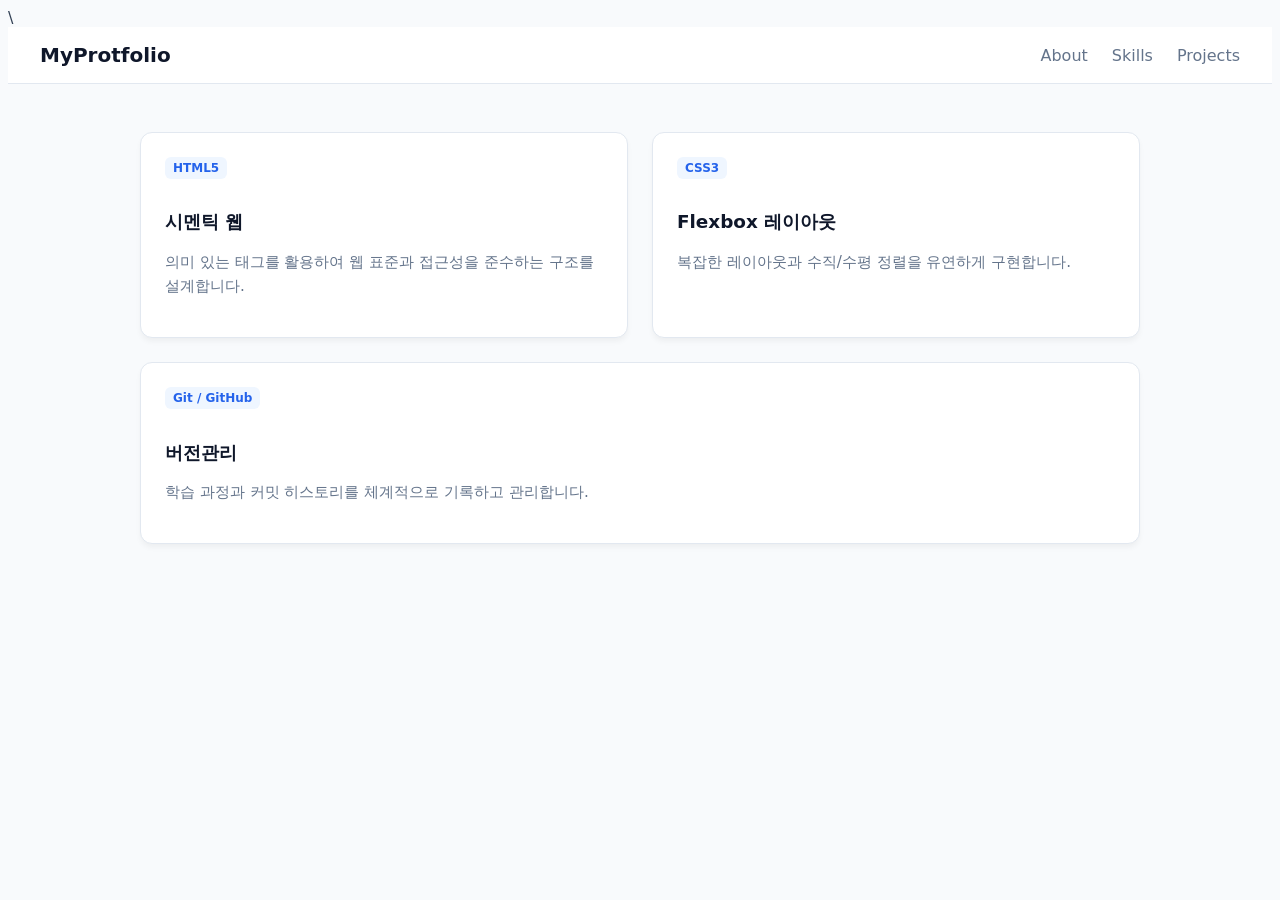
==== dya-02-flexbox/index.html @ fd4f3a44 "feat: day-02 flexbox 활용 네비게이션 및 카드 레이아웃 구현" ====
<!doctype html>
<html lang="en">
  <head>
    <meta charset="UTF-8" />
    <meta name="viewport" content="width=device-width, initial-scale=1.0" />
    <title>Document</title>
    <link rel="stylesheet" href="style.css" />
  </head>
  <body>
    \
    <header class="navbar">
      <div class="logo">MyProtfolio</div>
      <nav class="nav-links">
        <a href="">About</a>
        <a href="">Skills</a>
        <a href="">Projects</a>
      </nav>
    </header>

    <main class="containers">
      <section class="card-grid">
        <article class="card">
          <span class="badge">HTML5</span>
          <h3>시멘틱 웹</h3>
          <p>
            의미 있는 태그를 활용하여 웹 표준과 접근성을 준수하는 구조를
            설계합니다.
          </p>
        </article>

        <article class="card">
          <span class="badge">CSS3</span>
          <h3>Flexbox 레이아웃</h3>
          <p>복잡한 레이아웃과 수직/수평 정렬을 유연하게 구현합니다.</p>
        </article>

        <article class="card">
          <span class="badge">Git / GitHub</span>
          <h3>버전관리</h3>
          <p>학습 과정과 커밋 히스토리를 체계적으로 기록하고 관리합니다.</p>
        </article>
      </section>
    </main>
  </body>
</html>
---- dya-02-flexbox/style.css ----
body {
  font-family:
    system-ui,
    -apple-system,
    BlinkMacSystemFont,
    'Segoe UI',
    Roboto,
    Oxygen,
    Ubuntu,
    Cantarell,
    'Open Sans',
    'Helvetica Neue',
    sans-serif;
  background-color: #f8fafc;
  color: #334155;
}

.navbar {
  display: flex;
  justify-content: space-between;
  align-items: center;
  padding: 16px 32px;
  background-color: #ffffff;
  border-bottom: 1px solid #e2e8f0;
}

.logo {
  font-size: 1.25rem;
  font-weight: 700;
  color: #0f172a;
}

.nav-links {
  display: flex;
  gap: 24px;
}

.nav-links a {
  text-decoration: none;
  color: #64748b;
  font-weight: 500;
  transition: color 0.2s;
}

.nav-links a:hover {
  color: blue;
}

.containers {
  max-width: 1000px;
  margin: 48px auto;
  padding: 0 20px;
}

.card-grid {
  display: flex;
  gap: 24px;
  flex-wrap: wrap;
}
.card {
  flex: 1 1 280px; /* 너비 균등 분배 (최소 너비 280px 보장) */
  background-color: #ffffff;
  padding: 24px;
  border-radius: 12px;
  border: 1px solid #e2e8f0;
  box-shadow: 0 4px 6px -1px rgba(0, 0, 0, 0.05);
}

.badge {
  display: inline-block;
  padding: 4px 8px;
  font-size: 0.75rem;
  font-weight: 600;
  background-color: #eff6ff;
  color: #2563eb;
  border-radius: 6px;
  margin-bottom: 12px;
}

.card h3 {
  font-size: 1.15rem;
  margin-bottom: 8px;
  color: #0f172a;
}

.card p {
  font-size: 0.95rem;
  line-height: 1.6;
  color: #64748b;
}
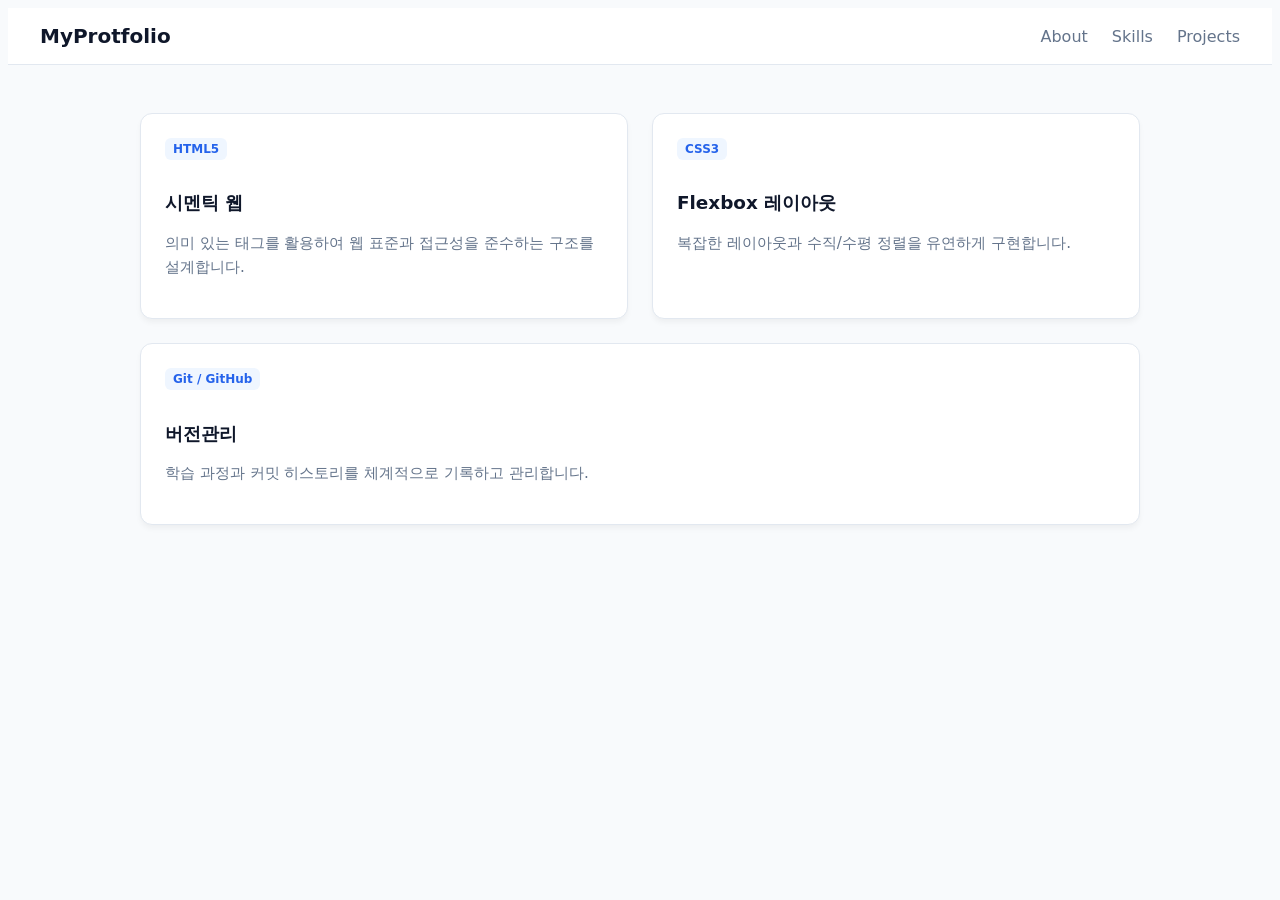
==== commit 50110e3d: "fix: 오타 수정" ====
--- a/dya-02-flexbox/index.html
+++ b/dya-02-flexbox/index.html
@@ -7,7 +7,6 @@
     <link rel="stylesheet" href="style.css" />
   </head>
   <body>
-    \
     <header class="navbar">
       <div class="logo">MyProtfolio</div>
       <nav class="nav-links">
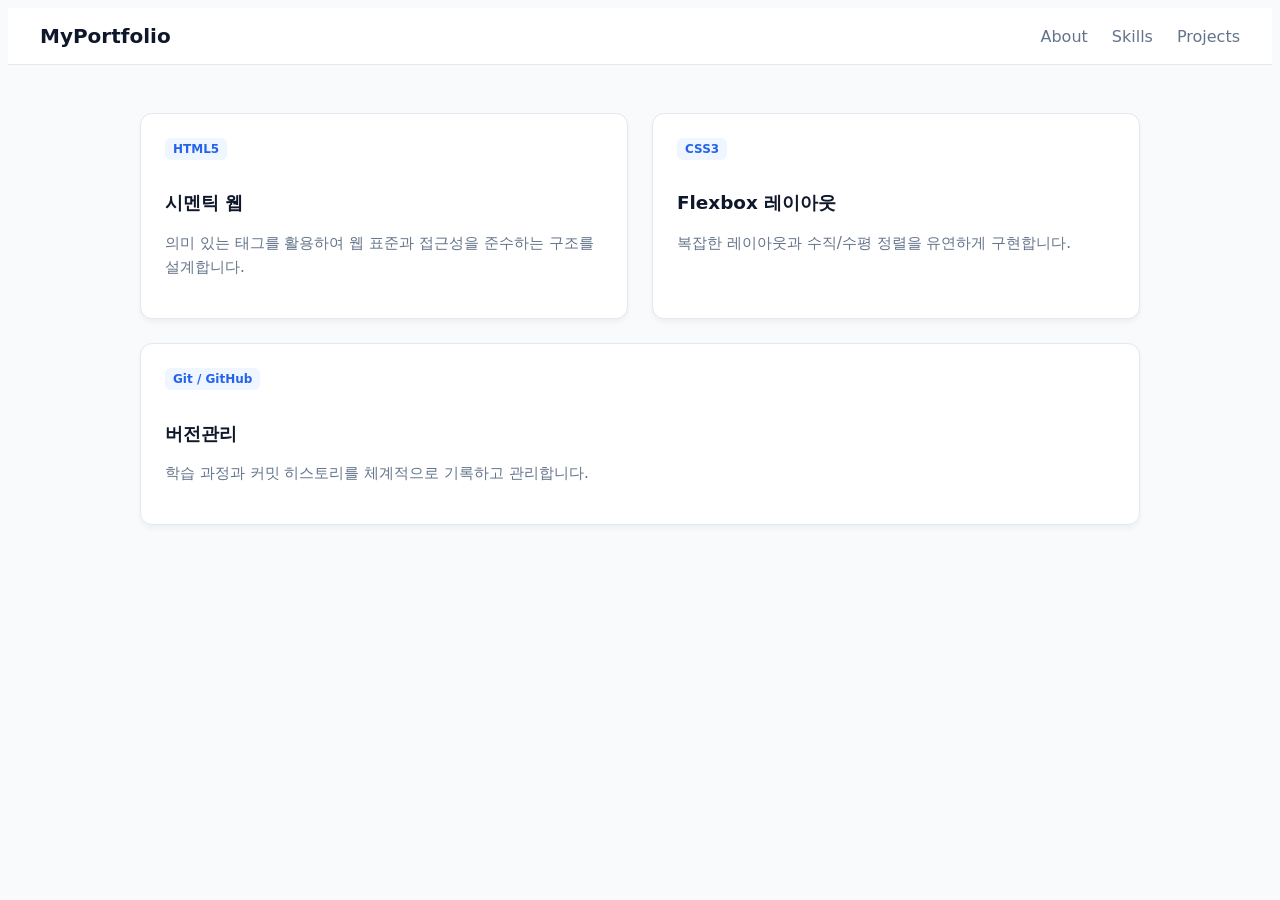
==== commit ee6d9dcd: "fix: 오타 수정" ====
--- a/dya-02-flexbox/index.html
+++ b/dya-02-flexbox/index.html
@@ -8,7 +8,7 @@
   </head>
   <body>
     <header class="navbar">
-      <div class="logo">MyProtfolio</div>
+      <div class="logo">MyPortfolio</div>
       <nav class="nav-links">
         <a href="">About</a>
         <a href="">Skills</a>
